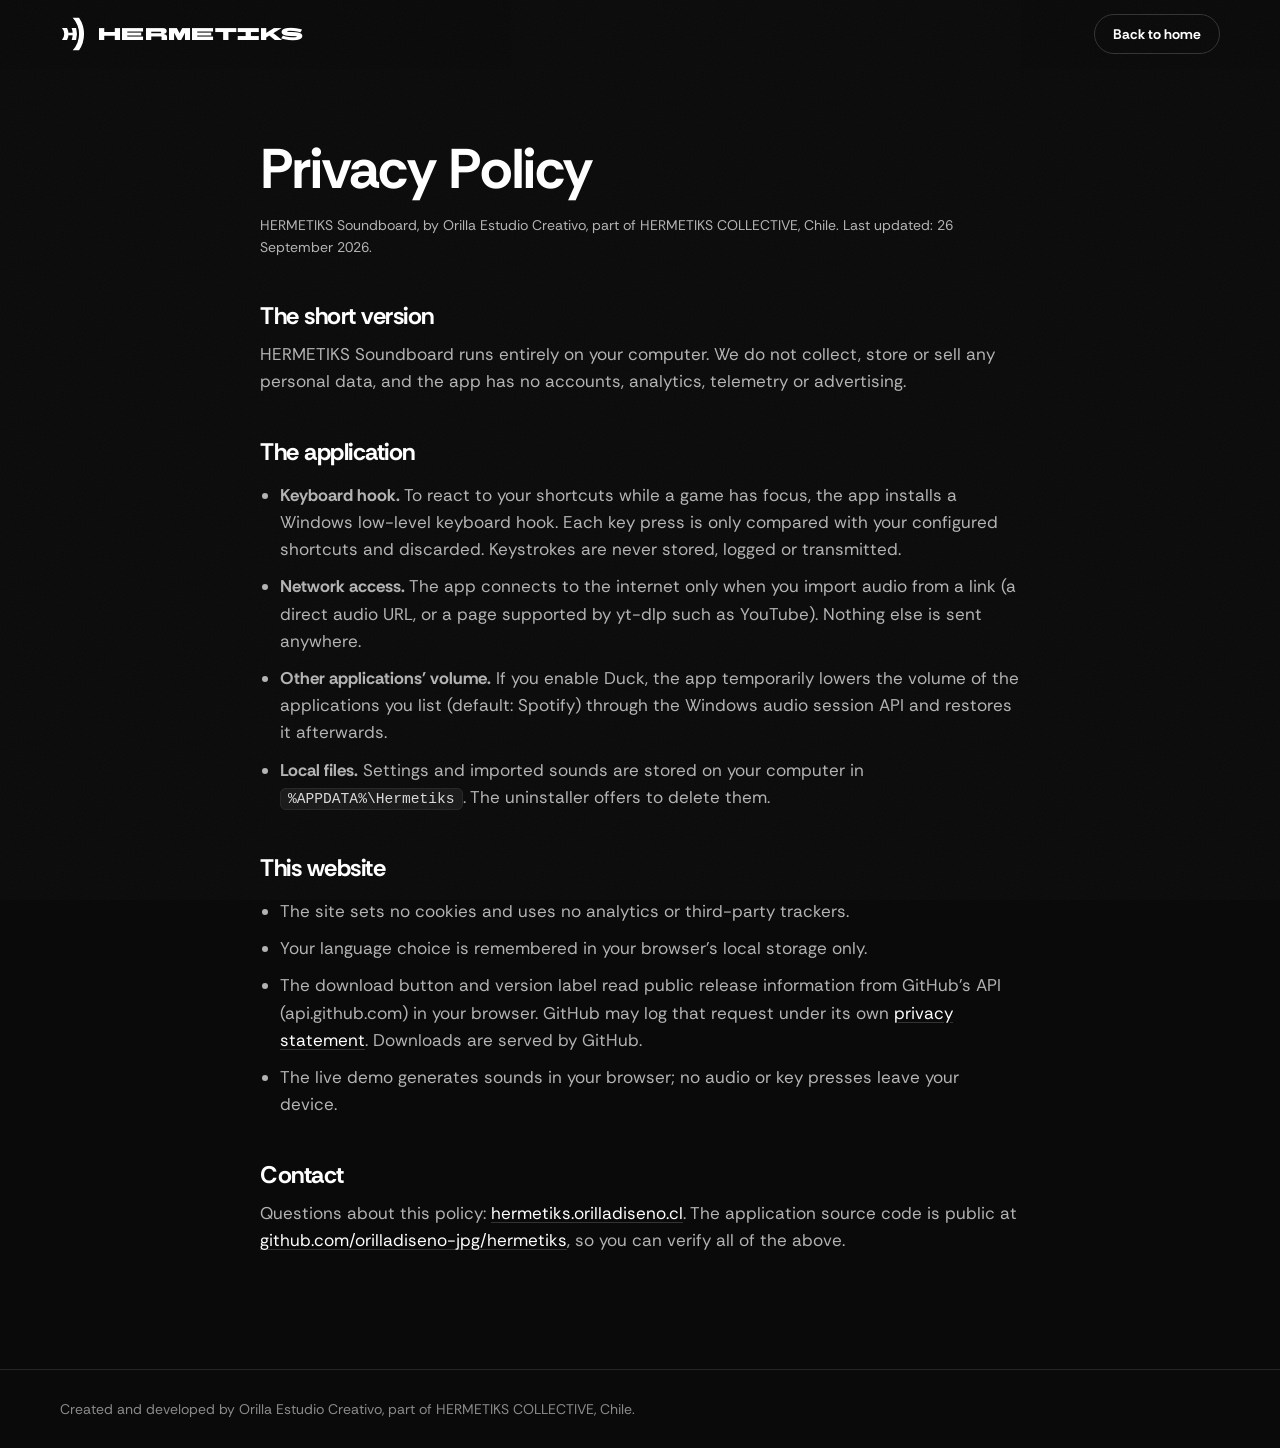
==== site/privacy.html @ d58da0b7 "Add landing page for hermetiks.orilladiseno.cl Static site (no build step): hero with download butto" ====
<!doctype html>
<html lang="en">
<head>
  <meta charset="utf-8">
  <meta name="viewport" content="width=device-width, initial-scale=1">
  <title>Privacy Policy | HERMETIKS Soundboard</title>
  <meta name="description" content="Privacy policy of HERMETIKS Soundboard: no data collection, no telemetry, no ads.">
  <meta name="theme-color" content="#0a0a0a">
  <link rel="canonical" href="https://hermetiks.orilladiseno.cl/privacy.html">
  <link rel="icon" href="/favicon.ico" sizes="any">
  <link rel="stylesheet" href="assets/css/style.css">
</head>
<body class="doc">
<header class="nav">
  <a class="brand" href="/" aria-label="HERMETIKS Soundboard"><img src="assets/img/mark.svg" alt="" width="26" height="34"><span>HERMETIKS</span></a>
  <div class="nav-actions"><a class="btn btn-sm btn-ghost" href="/" data-i18n="priv.back">Back to home</a></div>
</header>
<main class="wrap narrow doc-body">
  <h1 data-i18n="priv.title">Privacy Policy</h1>
  <p class="small">HERMETIKS Soundboard, by Orilla Estudio Creativo, part of HERMETIKS COLLECTIVE, Chile. Last updated: 26 September 2026.</p>

  <h2>The short version</h2>
  <p>HERMETIKS Soundboard runs entirely on your computer. We do not collect, store or sell any personal data, and the app has no accounts, analytics, telemetry or advertising.</p>

  <h2>The application</h2>
  <ul>
    <li><b>Keyboard hook.</b> To react to your shortcuts while a game has focus, the app installs a Windows low-level keyboard hook. Each key press is only compared with your configured shortcuts and discarded. Keystrokes are never stored, logged or transmitted.</li>
    <li><b>Network access.</b> The app connects to the internet only when you import audio from a link (a direct audio URL, or a page supported by yt-dlp such as YouTube). Nothing else is sent anywhere.</li>
    <li><b>Other applications' volume.</b> If you enable Duck, the app temporarily lowers the volume of the applications you list (default: Spotify) through the Windows audio session API and restores it afterwards.</li>
    <li><b>Local files.</b> Settings and imported sounds are stored on your computer in <code>%APPDATA%\Hermetiks</code>. The uninstaller offers to delete them.</li>
  </ul>

  <h2>This website</h2>
  <ul>
    <li>The site sets no cookies and uses no analytics or third-party trackers.</li>
    <li>Your language choice is remembered in your browser's local storage only.</li>
    <li>The download button and version label read public release information from GitHub's API (api.github.com) in your browser. GitHub may log that request under its own <a href="https://docs.github.com/site-policy/privacy-policies/github-general-privacy-statement" rel="noopener">privacy statement</a>. Downloads are served by GitHub.</li>
    <li>The live demo generates sounds in your browser; no audio or key presses leave your device.</li>
  </ul>

  <h2>Contact</h2>
  <p>Questions about this policy: <a href="https://hermetiks.orilladiseno.cl">hermetiks.orilladiseno.cl</a>. The application source code is public at <a href="https://github.com/orilladiseno-jpg/hermetiks" rel="noopener">github.com/orilladiseno-jpg/hermetiks</a>, so you can verify all of the above.</p>
</main>
<footer class="footer"><div class="wrap foot"><p>Created and developed by Orilla Estudio Creativo, part of HERMETIKS COLLECTIVE, Chile.</p></div></footer>
<script src="assets/js/i18n.js"></script>
<script src="assets/js/main.js"></script>
</body>
</html>
---- site/assets/css/style.css ----
@font-face { font-family: "Rethink Sans"; src: url("../fonts/RethinkSans-Regular.ttf") format("truetype"); font-weight: 400; font-display: swap; }
@font-face { font-family: "Rethink Sans"; src: url("../fonts/RethinkSans-Medium.ttf") format("truetype"); font-weight: 500; font-display: swap; }
@font-face { font-family: "Rethink Sans"; src: url("../fonts/RethinkSans-Bold.ttf") format("truetype"); font-weight: 700; font-display: swap; }
@font-face { font-family: "BBH Bartle"; src: url("../fonts/BBHBartle-Regular.ttf") format("truetype"); font-display: swap; }

:root {
  --bg: #0a0a0a; --panel: #121212; --panel-2: #191919; --line: #262626; --line-2: #333;
  --muted: #8a8a8a; --text: #d9d9d9; --white: #fff;
  --display: "BBH Bartle", "Rethink Sans", system-ui, sans-serif;
  --sans: "Rethink Sans", system-ui, -apple-system, "Segoe UI", "Microsoft YaHei", "PingFang SC", sans-serif;
  --radius: 14px;
}
*, *::before, *::after { box-sizing: border-box; }
html { scroll-behavior: smooth; scroll-padding-top: 84px; }
body {
  margin: 0; background: var(--bg); color: var(--text); font-family: var(--sans); font-size: 17px; line-height: 1.6;
  -webkit-font-smoothing: antialiased; overflow-x: hidden;
}
body::before { /* film grain */
  content: ""; position: fixed; inset: 0; pointer-events: none; z-index: 100; opacity: .035;
  background-image: url("data:image/svg+xml;utf8,<svg xmlns='http://www.w3.org/2000/svg' width='160' height='160'><filter id='n'><feTurbulence type='fractalNoise' baseFrequency='.9' numOctaves='2' stitchTiles='stitch'/><feColorMatrix values='0 0 0 0 1 0 0 0 0 1 0 0 0 0 1 0 0 0 .9 0'/></filter><rect width='100%' height='100%' filter='url(%23n)'/></svg>");
}
img, svg, video { max-width: 100%; display: block; }
[hidden] { display: none !important; }
a { color: var(--white); text-decoration-color: var(--line-2); text-underline-offset: 3px; }
a:hover { text-decoration-color: var(--white); }
h1, h2, h3 { color: var(--white); font-weight: 700; line-height: 1.08; margin: 0; letter-spacing: -.02em; }
h2 { font-size: clamp(30px, 4.4vw, 52px); margin-bottom: 18px; }
h3 { font-size: 19px; letter-spacing: -.01em; line-height: 1.25; }
p { margin: 0 0 14px; }
code { font-family: ui-monospace, "Cascadia Code", Consolas, monospace; font-size: .86em; background: var(--panel-2); border: 1px solid var(--line); border-radius: 6px; padding: 2px 7px; color: var(--text); }
.skip { position: absolute; left: -999px; top: 8px; background: var(--white); color: var(--bg); padding: 8px 14px; border-radius: 8px; z-index: 200; }
.skip:focus { left: 12px; }
:focus-visible { outline: 2px solid var(--white); outline-offset: 3px; border-radius: 6px; }
.wrap { width: min(1160px, 100% - 48px); margin-inline: auto; }
.narrow { width: min(760px, 100% - 48px); }
.center { text-align: center; }
.small { font-size: 14px; color: var(--muted); }
.eyebrow { font-size: 13px; letter-spacing: .16em; text-transform: uppercase; color: var(--muted); margin-bottom: 18px; white-space: pre; }
.lead { font-size: clamp(18px, 2vw, 21px); color: #b3b3b3; max-width: 34em; }

/* nav */
.nav {
  position: sticky; top: 0; z-index: 50; display: flex; align-items: center; gap: 28px; padding: 14px max(24px, calc((100% - 1160px) / 2));
  background: rgba(10,10,10,.94); border-bottom: 1px solid transparent;
  transition: border-color .3s;
}
.nav.scrolled { border-bottom-color: var(--line); }
.brand { display: flex; align-items: center; gap: 12px; text-decoration: none; color: var(--white); font-family: var(--display); font-size: 17px; letter-spacing: .02em; }
.nav-links { display: flex; gap: 26px; margin-left: 12px; }
.nav-links a { color: var(--muted); text-decoration: none; font-size: 15px; transition: color .2s; }
.nav-links a:hover { color: var(--white); }
.nav-actions { margin-left: auto; display: flex; align-items: center; gap: 12px; }
.lang select {
  appearance: none; background: var(--panel); color: var(--text); border: 1px solid var(--line-2); border-radius: 999px;
  padding: 8px 32px 8px 16px; font: inherit; font-size: 14px; cursor: pointer;
  background-image: linear-gradient(45deg, transparent 50%, var(--muted) 50%), linear-gradient(135deg, var(--muted) 50%, transparent 50%);
  background-position: calc(100% - 17px) 55%, calc(100% - 12px) 55%; background-size: 5px 5px; background-repeat: no-repeat;
}
.lang select option { background: var(--panel); }

/* buttons */
.btn {
  display: inline-flex; align-items: center; justify-content: center; gap: 12px; text-decoration: none; cursor: pointer;
  background: var(--white); color: var(--bg); border: 1px solid var(--white); border-radius: 999px; font-weight: 700; font-size: 15px;
  padding: 11px 22px; transition: transform .2s, background .2s, color .2s, box-shadow .3s;
}
.btn:hover { transform: translateY(-1px); box-shadow: 0 8px 40px rgba(255,255,255,.18); }
.btn-sm { padding: 8px 18px; font-size: 14px; }
.btn-lg { padding: 17px 32px; font-size: 17px; }
.btn-ghost { background: transparent; color: var(--white); border-color: var(--line-2); }
.btn-ghost:hover { background: var(--panel-2); box-shadow: none; }
.btn .ico { width: 20px; height: 20px; }

/* hero */
.hero {
  position: relative; display: grid; grid-template-columns: minmax(0, 1fr) minmax(0, 1.08fr); gap: 56px; align-items: center;
  width: min(1240px, 100% - 48px); margin: 0 auto; padding: clamp(48px, 9vh, 110px) 0 clamp(64px, 10vh, 120px);
}
.hero::before { /* soft light */
  content: ""; position: absolute; z-index: -1; right: -10%; top: -20%; width: 70%; aspect-ratio: 1; border-radius: 50%;
  background: radial-gradient(closest-side, rgba(255,255,255,.08), transparent);
}
.hero h1 { font-size: clamp(40px, 5.6vw, 76px); margin-bottom: 26px; }
.hero .lead { margin-bottom: 34px; }
.cta { display: flex; flex-wrap: wrap; gap: 14px; margin-bottom: 18px; }
.ticks { list-style: none; padding: 0; margin: 26px 0 0; display: flex; flex-wrap: wrap; gap: 8px 22px; color: var(--muted); font-size: 14px; }
.ticks li::before { content: ""; display: inline-block; width: 6px; height: 6px; background: var(--white); border-radius: 50%; margin-right: 9px; vertical-align: middle; opacity: .7; }
.arcs { position: absolute; inset: 0; z-index: -1; color: var(--white); pointer-events: none; overflow: hidden; }
.arcs svg { position: absolute; right: -12%; top: 50%; width: 78%; transform: translateY(-50%); }
.arc { stroke-width: 5; opacity: 0; animation: pulse 5.2s cubic-bezier(.3,.6,.3,1) infinite; }
.a2 { animation-delay: .5s; } .a3 { animation-delay: 1s; } .a4 { animation-delay: 1.5s; }
@keyframes pulse { 0% { opacity: 0; transform: translateX(-30px) } 22% { opacity: .5 } 70% { opacity: .06 } 100% { opacity: 0; transform: translateX(40px) } }
.hero-shot { perspective: 1600px; }
.window {
  border: 1px solid var(--line-2); border-radius: var(--radius); background: #050505; overflow: hidden;
  box-shadow: 0 60px 140px -30px rgba(0,0,0,.95), 0 0 0 1px rgba(255,255,255,.03), 0 0 120px rgba(255,255,255,.05);
  transform: rotateY(-7deg) rotateX(2deg); transition: transform .8s cubic-bezier(.2,.7,.2,1);
}
.hero-shot:hover .window { transform: rotateY(-2deg) rotateX(0); }
.window-bar { display: flex; gap: 7px; padding: 12px 14px; background: #111; border-bottom: 1px solid var(--line); }
.window-bar i { width: 10px; height: 10px; border-radius: 50%; background: #2c2c2c; }
.window img, .window video { width: 100%; height: auto; }

/* sections */
.section { padding: clamp(72px, 11vw, 140px) 0; border-top: 1px solid var(--line); }
.try { background: linear-gradient(180deg, #0d0d0d, var(--bg)); }
.pad-wrap { width: min(560px, 100% - 48px); margin: 46px auto 0; }
.pad { display: grid; grid-template-columns: repeat(3, 1fr); gap: 10px; }
.key {
  position: relative; aspect-ratio: 1.5; display: flex; flex-direction: column; align-items: flex-start; justify-content: space-between;
  padding: 14px 16px; border: 1px solid var(--line-2); border-radius: 12px; background: var(--panel); color: var(--text); cursor: pointer;
  font: inherit; text-align: left; transition: background .12s, border-color .12s, transform .12s, box-shadow .25s;
}
.key b { font-family: var(--display); font-weight: 400; font-size: 26px; color: var(--white); line-height: 1; }
.key span { font-size: 13px; color: var(--muted); }
.key:hover { background: var(--panel-2); border-color: #4a4a4a; }
.key.on { background: var(--white); border-color: var(--white); transform: scale(.96); box-shadow: 0 0 60px rgba(255,255,255,.35); }
.key.on b, .key.on span { color: var(--bg); }
.key-wide { grid-column: span 2; aspect-ratio: auto; min-height: 84px; }
.key-stop { background: transparent; border-style: dashed; }
#scope { width: 100%; height: 90px; margin: 26px 0 8px; opacity: .9; }

.grid { display: grid; grid-template-columns: repeat(3, 1fr); gap: 16px; margin-top: 48px; }
.grid.three { margin-top: 44px; }
.card { background: var(--panel); border: 1px solid var(--line); border-radius: var(--radius); padding: 30px 28px; transition: border-color .25s, transform .25s, background .25s; }
.card:hover { border-color: #444; background: var(--panel-2); transform: translateY(-3px); }
.card h3 { margin: 20px 0 10px; }
.card p { color: var(--muted); font-size: 15.5px; margin: 0; }
.card code { display: inline-block; margin-top: 16px; }
.fi { width: 30px; height: 30px; color: var(--white); }
.grid.three .card h3 { margin-top: 0; }

.steps { list-style: none; padding: 0; margin: 48px 0 0; display: grid; grid-template-columns: repeat(3, 1fr); gap: 16px; counter-reset: s; }
.steps li { border-top: 1px solid var(--line-2); padding: 26px 8px 0 0; }
.num { font-family: var(--display); font-size: 30px; color: var(--white); display: block; margin-bottom: 20px; }
.steps p { color: var(--muted); font-size: 15.5px; }

details { border-bottom: 1px solid var(--line); padding: 4px 0; }
details:first-of-type { border-top: 1px solid var(--line); margin-top: 32px; }
summary { list-style: none; cursor: pointer; padding: 22px 40px 22px 0; position: relative; color: var(--white); font-weight: 500; font-size: 18px; }
summary::-webkit-details-marker { display: none; }
summary::after { content: "+"; position: absolute; right: 4px; top: 50%; transform: translateY(-50%); font-size: 26px; font-weight: 300; color: var(--muted); transition: transform .25s; }
details[open] summary::after { transform: translateY(-50%) rotate(45deg); color: var(--white); }
details p { color: var(--muted); padding: 0 40px 22px 0; margin: 0; }

.final { position: relative; text-align: center; padding: clamp(80px, 12vw, 150px) 0 0; border-top: 1px solid var(--line); overflow: hidden; }
.final h2 { font-size: clamp(34px, 5.5vw, 68px); margin-bottom: 34px; }
.giant { font-family: var(--display); font-size: clamp(60px, 17.5vw, 280px); line-height: .8; letter-spacing: -.01em; color: transparent; -webkit-text-stroke: 1px #2a2a2a; margin-top: clamp(50px, 8vw, 110px); white-space: nowrap; user-select: none; transform: translateY(14%); }

.footer { border-top: 1px solid var(--line); padding: 28px 0; font-size: 14px; color: var(--muted); }
.foot { display: flex; flex-wrap: wrap; gap: 14px 32px; justify-content: space-between; align-items: center; }
.foot p { margin: 0; }
.foot nav { display: flex; gap: 22px; flex-wrap: wrap; }
.foot a { color: var(--muted); text-decoration: none; }
.foot a:hover { color: var(--white); }

/* privacy page */
.doc-body { padding: 70px 0 100px; }
.doc-body h1 { font-size: clamp(34px, 5vw, 56px); margin-bottom: 14px; }
.doc-body h2 { font-size: 24px; margin: 44px 0 12px; }
.doc-body ul { padding-left: 20px; color: #b3b3b3; } .doc-body li { margin-bottom: 10px; } .doc-body p { color: #b3b3b3; }

/* reveal */
.rv { opacity: 0; transform: translateY(24px); transition: opacity .8s cubic-bezier(.2,.7,.2,1), transform .8s cubic-bezier(.2,.7,.2,1); }
.rv.in { opacity: 1; transform: none; }

@media (max-width: 980px) {
  .hero { grid-template-columns: 1fr; gap: 44px; }
  .window { transform: none; }
  .hero-shot:hover .window { transform: none; }
  .nav-links { display: none; }
  .grid, .steps { grid-template-columns: 1fr 1fr; }
}
@media (max-width: 640px) {
  body { font-size: 16px; }
  .nav { gap: 12px; padding: 12px 16px; }
  .brand span { display: none; }
  .grid, .steps { grid-template-columns: 1fr; }
  .cta .btn { width: 100%; }
  .pad { gap: 8px; } .key { padding: 10px 12px; } .key b { font-size: 22px; }
  .hero-shot { margin-inline: -8px; }
}
@media (prefers-reduced-motion: reduce) {
  html { scroll-behavior: auto; }
  .arc { animation: none; opacity: .18; }
  .rv { opacity: 1; transform: none; transition: none; }
  .window, .hero-shot:hover .window { transform: none; transition: none; }
}
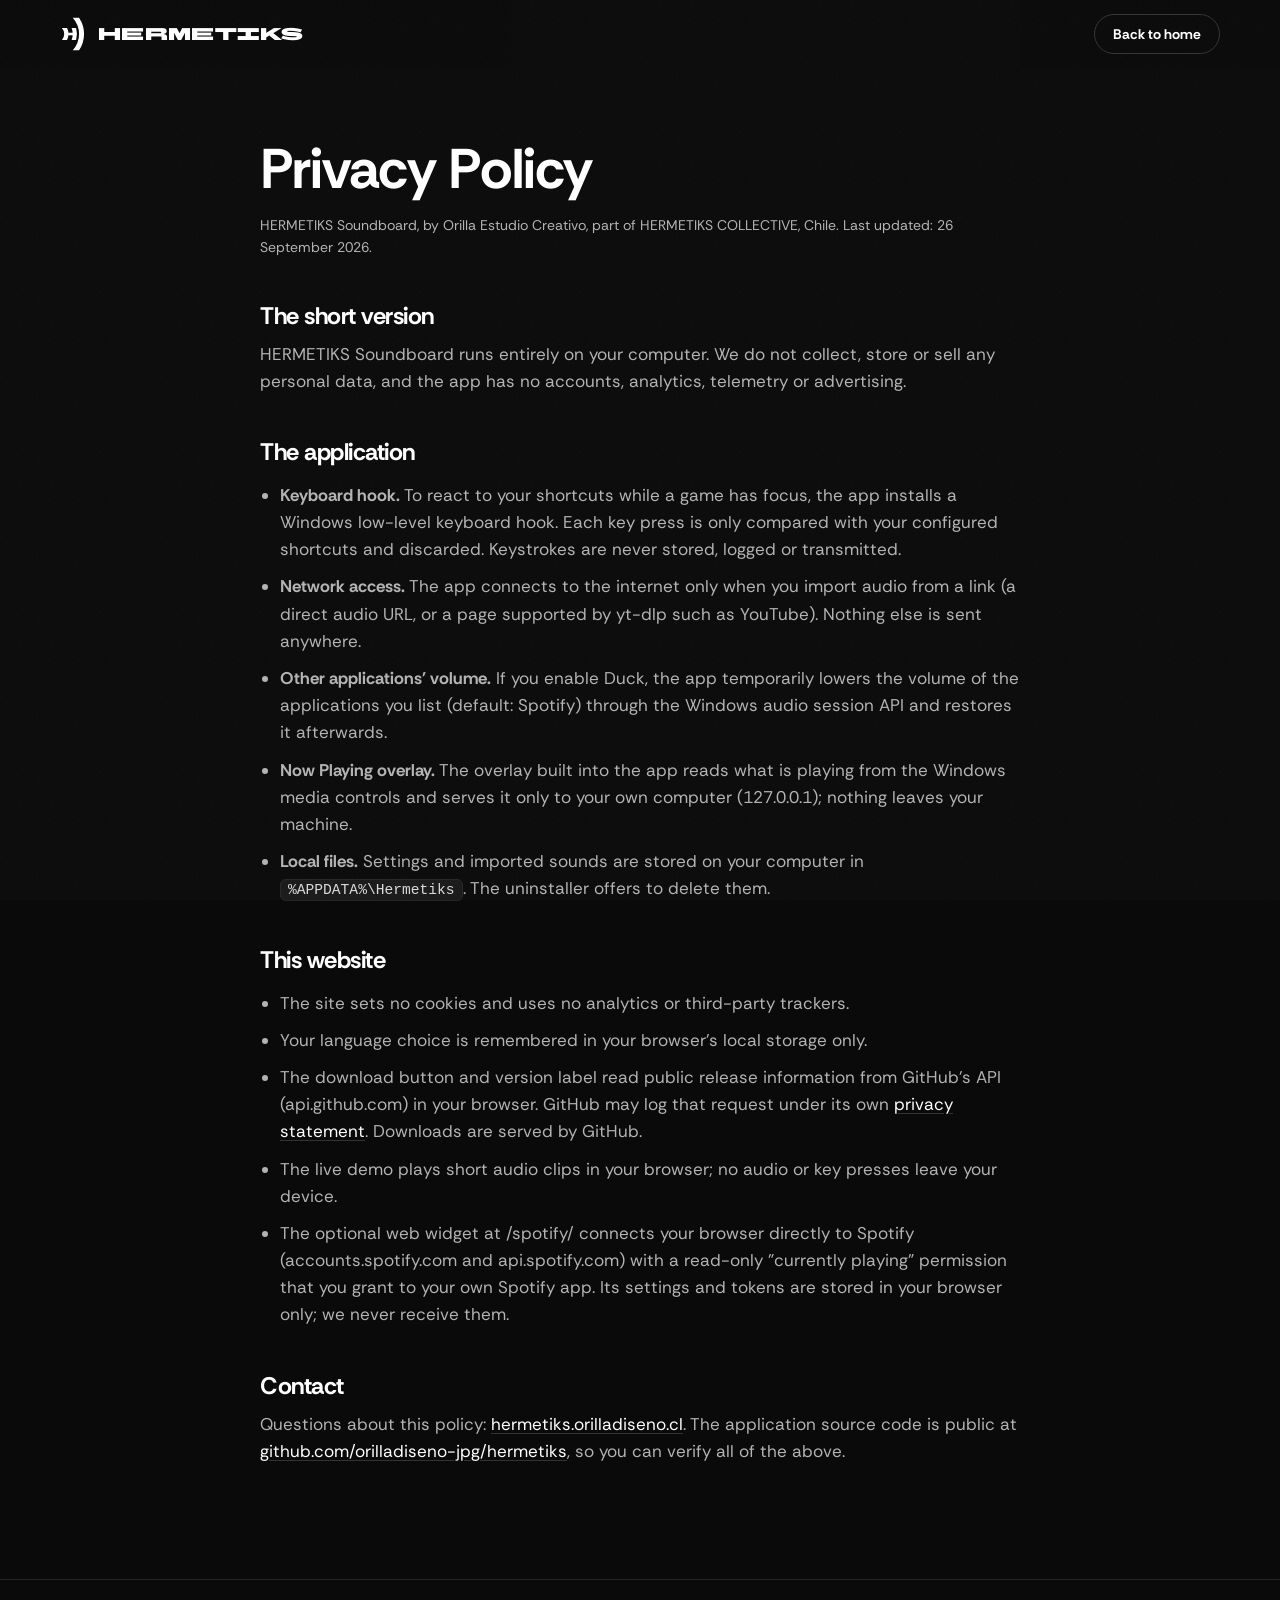
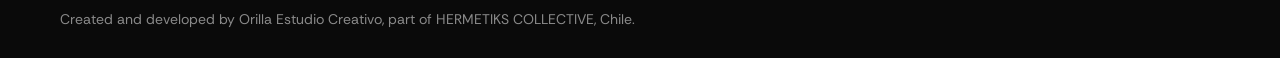
==== commit ebc66487: "Now Playing overlay for OBS (1.1.0) - App: optional overlay server on 127.0.0.1 that reads the Windo" ====
--- a/site/privacy.html
+++ b/site/privacy.html
@@ -27,6 +27,7 @@
     <li><b>Keyboard hook.</b> To react to your shortcuts while a game has focus, the app installs a Windows low-level keyboard hook. Each key press is only compared with your configured shortcuts and discarded. Keystrokes are never stored, logged or transmitted.</li>
     <li><b>Network access.</b> The app connects to the internet only when you import audio from a link (a direct audio URL, or a page supported by yt-dlp such as YouTube). Nothing else is sent anywhere.</li>
     <li><b>Other applications' volume.</b> If you enable Duck, the app temporarily lowers the volume of the applications you list (default: Spotify) through the Windows audio session API and restores it afterwards.</li>
+    <li><b>Now Playing overlay.</b> The overlay built into the app reads what is playing from the Windows media controls and serves it only to your own computer (127.0.0.1); nothing leaves your machine.</li>
     <li><b>Local files.</b> Settings and imported sounds are stored on your computer in <code>%APPDATA%\Hermetiks</code>. The uninstaller offers to delete them.</li>
   </ul>
 
@@ -35,7 +36,8 @@
     <li>The site sets no cookies and uses no analytics or third-party trackers.</li>
     <li>Your language choice is remembered in your browser's local storage only.</li>
     <li>The download button and version label read public release information from GitHub's API (api.github.com) in your browser. GitHub may log that request under its own <a href="https://docs.github.com/site-policy/privacy-policies/github-general-privacy-statement" rel="noopener">privacy statement</a>. Downloads are served by GitHub.</li>
-    <li>The live demo generates sounds in your browser; no audio or key presses leave your device.</li>
+    <li>The live demo plays short audio clips in your browser; no audio or key presses leave your device.</li>
+    <li>The optional web widget at /spotify/ connects your browser directly to Spotify (accounts.spotify.com and api.spotify.com) with a read-only "currently playing" permission that you grant to your own Spotify app. Its settings and tokens are stored in your browser only; we never receive them.</li>
   </ul>
 
   <h2>Contact</h2>
--- a/site/assets/css/style.css
+++ b/site/assets/css/style.css
@@ -187,3 +187,13 @@
   .rv { opacity: 1; transform: none; transition: none; }
   .window, .hero-shot:hover .window { transform: none; transition: none; }
 }
+
+/* downloads + badge */
+.dl { display: flex; flex-direction: column; align-items: flex-start; }
+.dl .btn { margin-top: 22px; }
+.dl p { flex: 1; }
+.vt { display: inline-flex; align-items: center; gap: 9px; margin-top: 18px; font-size: 14px; color: var(--muted); text-decoration: none; border: 1px solid var(--line-2); border-radius: 999px; padding: 7px 14px; line-height: 1.3; }
+.vt::before { content: ""; width: 8px; height: 8px; border-radius: 50%; background: var(--white); flex: none; }
+.vt:hover { color: var(--white); border-color: #555; }
+.dl .alt { margin-top: 12px; color: var(--muted); }
+.dl .alt:hover { color: var(--white); }
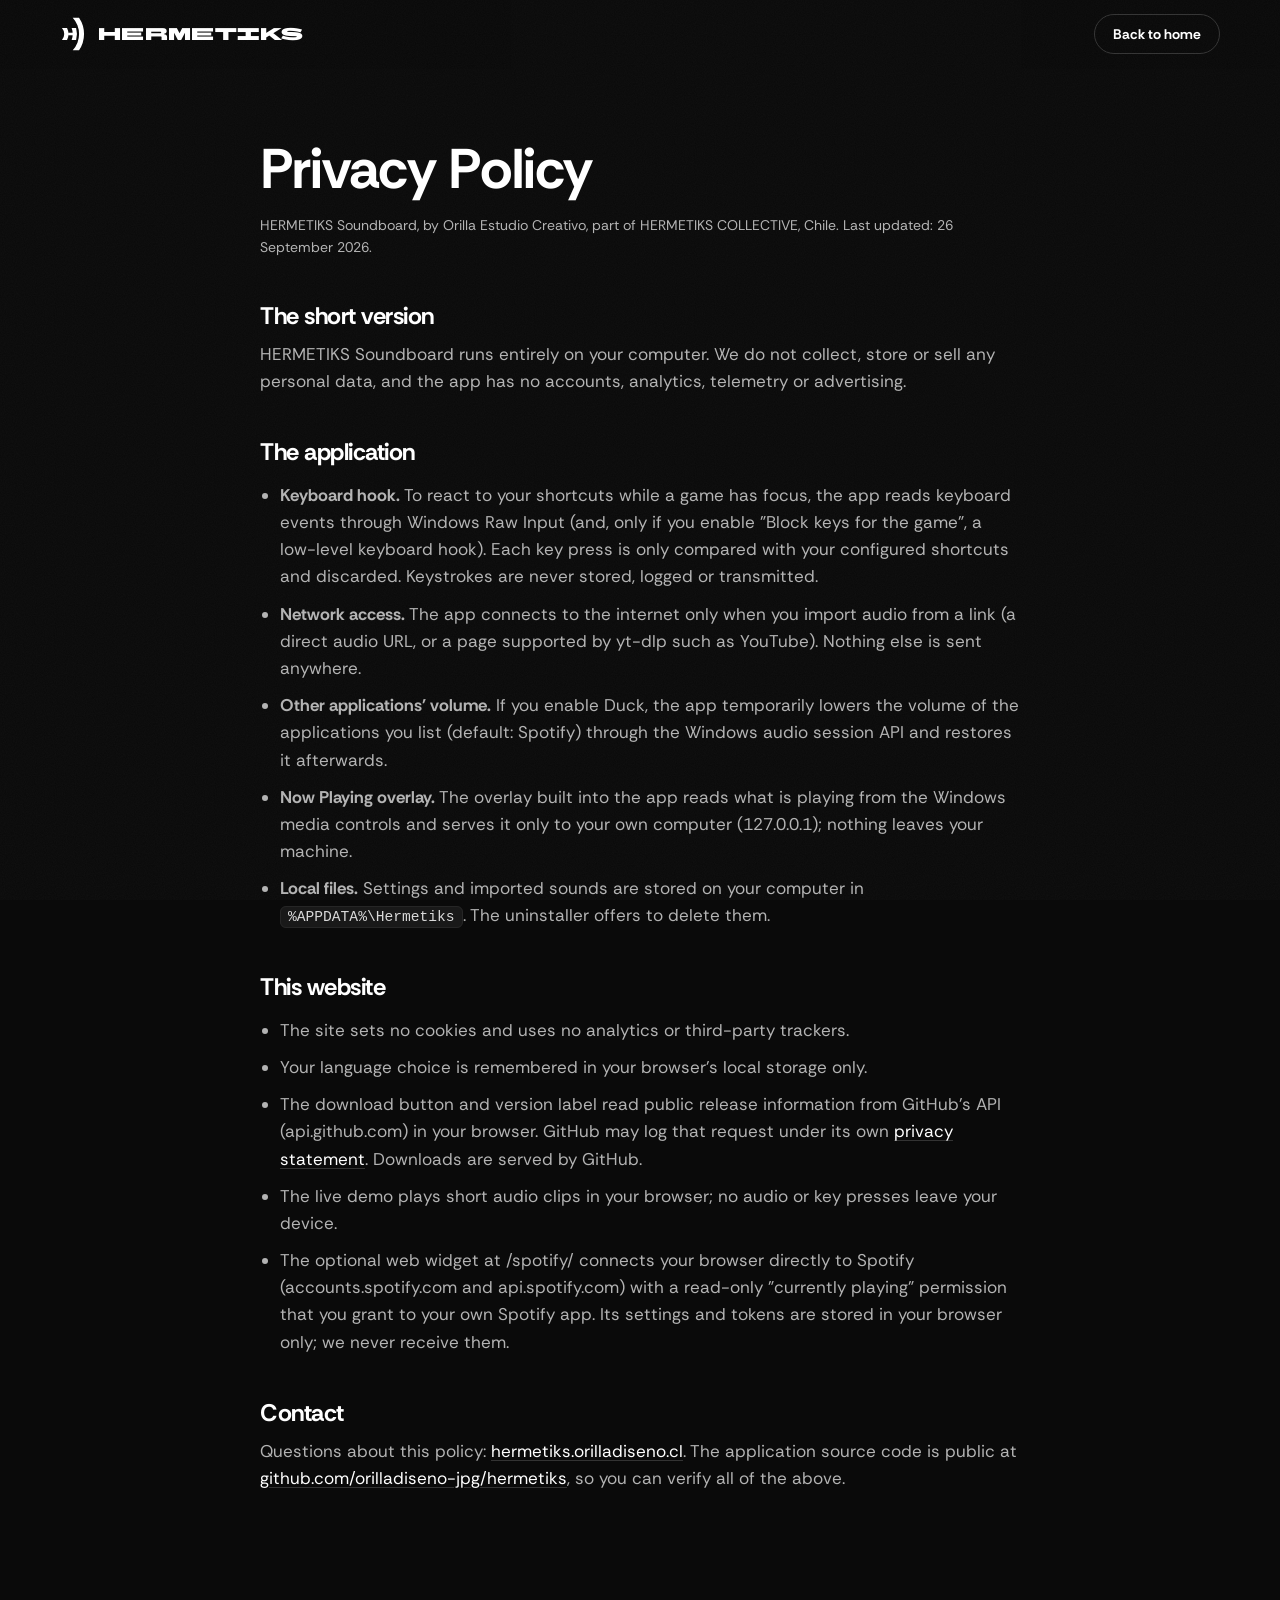
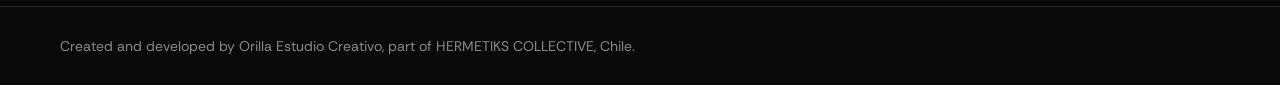
==== commit 9631b9c6: "HERMETIKS 1.1.0: background hotkeys, smooth duck, mini overlay, Now Playing - Hotkeys use Windows Ra" ====
--- a/site/privacy.html
+++ b/site/privacy.html
@@ -24,7 +24,7 @@
 
   <h2>The application</h2>
   <ul>
-    <li><b>Keyboard hook.</b> To react to your shortcuts while a game has focus, the app installs a Windows low-level keyboard hook. Each key press is only compared with your configured shortcuts and discarded. Keystrokes are never stored, logged or transmitted.</li>
+    <li><b>Keyboard hook.</b> To react to your shortcuts while a game has focus, the app reads keyboard events through Windows Raw Input (and, only if you enable "Block keys for the game", a low-level keyboard hook). Each key press is only compared with your configured shortcuts and discarded. Keystrokes are never stored, logged or transmitted.</li>
     <li><b>Network access.</b> The app connects to the internet only when you import audio from a link (a direct audio URL, or a page supported by yt-dlp such as YouTube). Nothing else is sent anywhere.</li>
     <li><b>Other applications' volume.</b> If you enable Duck, the app temporarily lowers the volume of the applications you list (default: Spotify) through the Windows audio session API and restores it afterwards.</li>
     <li><b>Now Playing overlay.</b> The overlay built into the app reads what is playing from the Windows media controls and serves it only to your own computer (127.0.0.1); nothing leaves your machine.</li>
